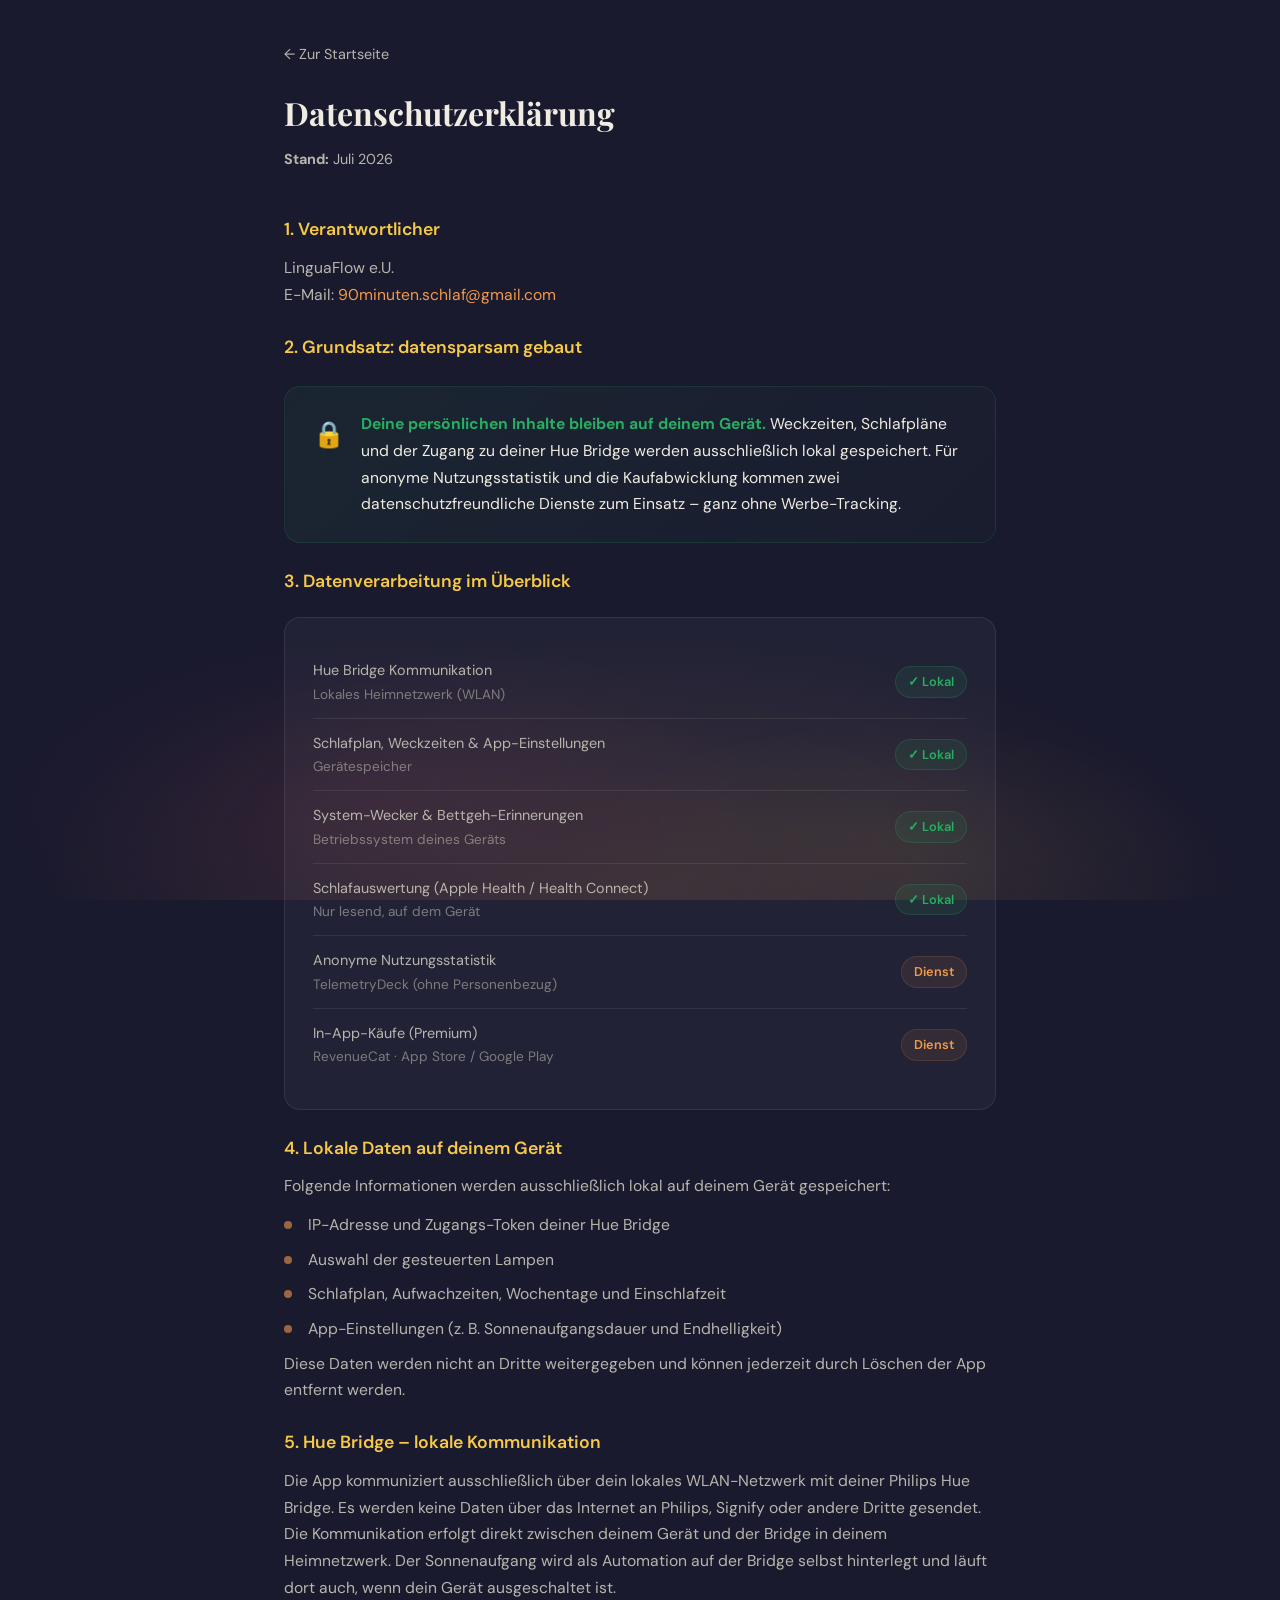
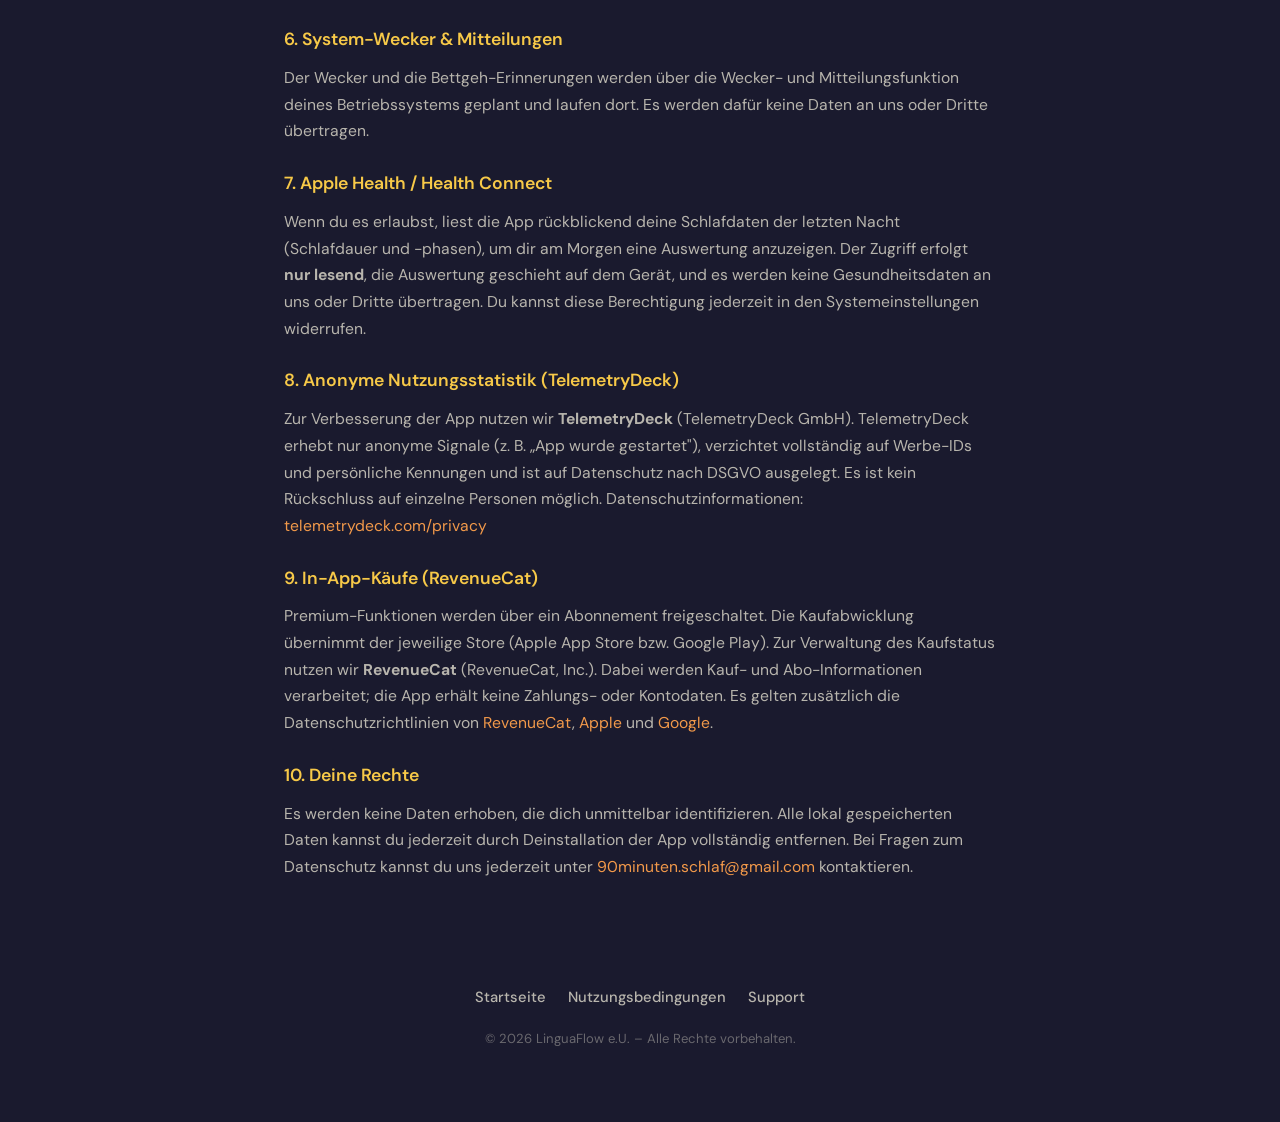
==== datenschutz.html @ a612d9c7 "Umbau zur Marketing-Landing-Page mit getrennten Unterseiten - Startseite (index.html) ist jetzt eine" ====
<!DOCTYPE html>
<html lang="de">
<head>
    <meta charset="UTF-8">
    <meta name="viewport" content="width=device-width, initial-scale=1.0">
    <title>Datenschutz – 90 Minuten Schlaf</title>
    <meta name="description" content="Datenschutzerklärung der App 90 Minuten Schlaf – Sonnenaufgangwecker.">
    <link href="https://fonts.googleapis.com/css2?family=DM+Sans:wght@400;500;700&family=Playfair+Display:wght@600;700&display=swap" rel="stylesheet">
    <link rel="stylesheet" href="style.css">
</head>
<body>

<div class="bg-glow"></div>

<div class="container">

    <div class="subhead">
        <a class="backlink" href="index.html">← Zur Startseite</a>
        <h1>Datenschutzerklärung</h1>
        <p class="stand"><strong>Stand:</strong> Juli 2026</p>
    </div>

    <section>
        <h3>1. Verantwortlicher</h3>
        <p>LinguaFlow e.U.<br>E-Mail: <a href="mailto:90minuten.schlaf@gmail.com">90minuten.schlaf@gmail.com</a></p>

        <h3>2. Grundsatz: datensparsam gebaut</h3>
        <div class="info-box">
            <span class="icon">🔒</span>
            <p><strong>Deine persönlichen Inhalte bleiben auf deinem Gerät.</strong> Weckzeiten, Schlafpläne und der Zugang zu deiner Hue Bridge werden ausschließlich lokal gespeichert. Für anonyme Nutzungsstatistik und die Kaufabwicklung kommen zwei datenschutzfreundliche Dienste zum Einsatz – ganz ohne Werbe-Tracking.</p>
        </div>

        <h3>3. Datenverarbeitung im Überblick</h3>
        <div class="card">
            <div class="privacy-row">
                <div>
                    <div class="label">Hue Bridge Kommunikation</div>
                    <div class="target">Lokales Heimnetzwerk (WLAN)</div>
                </div>
                <span class="badge-local">✓ Lokal</span>
            </div>
            <div class="privacy-row">
                <div>
                    <div class="label">Schlafplan, Weckzeiten &amp; App-Einstellungen</div>
                    <div class="target">Gerätespeicher</div>
                </div>
                <span class="badge-local">✓ Lokal</span>
            </div>
            <div class="privacy-row">
                <div>
                    <div class="label">System-Wecker &amp; Bettgeh-Erinnerungen</div>
                    <div class="target">Betriebssystem deines Geräts</div>
                </div>
                <span class="badge-local">✓ Lokal</span>
            </div>
            <div class="privacy-row">
                <div>
                    <div class="label">Schlafauswertung (Apple Health / Health Connect)</div>
                    <div class="target">Nur lesend, auf dem Gerät</div>
                </div>
                <span class="badge-local">✓ Lokal</span>
            </div>
            <div class="privacy-row">
                <div>
                    <div class="label">Anonyme Nutzungsstatistik</div>
                    <div class="target">TelemetryDeck (ohne Personenbezug)</div>
                </div>
                <span class="badge-service">Dienst</span>
            </div>
            <div class="privacy-row">
                <div>
                    <div class="label">In-App-Käufe (Premium)</div>
                    <div class="target">RevenueCat · App Store / Google Play</div>
                </div>
                <span class="badge-service">Dienst</span>
            </div>
        </div>

        <h3>4. Lokale Daten auf deinem Gerät</h3>
        <p>Folgende Informationen werden ausschließlich lokal auf deinem Gerät gespeichert:</p>
        <ul class="bullets">
            <li>IP-Adresse und Zugangs-Token deiner Hue Bridge</li>
            <li>Auswahl der gesteuerten Lampen</li>
            <li>Schlafplan, Aufwachzeiten, Wochentage und Einschlafzeit</li>
            <li>App-Einstellungen (z.&nbsp;B. Sonnenaufgangsdauer und Endhelligkeit)</li>
        </ul>
        <p>Diese Daten werden nicht an Dritte weitergegeben und können jederzeit durch Löschen der App entfernt werden.</p>

        <h3>5. Hue Bridge – lokale Kommunikation</h3>
        <p>Die App kommuniziert ausschließlich über dein lokales WLAN-Netzwerk mit deiner Philips Hue Bridge. Es werden keine Daten über das Internet an Philips, Signify oder andere Dritte gesendet. Die Kommunikation erfolgt direkt zwischen deinem Gerät und der Bridge in deinem Heimnetzwerk. Der Sonnenaufgang wird als Automation auf der Bridge selbst hinterlegt und läuft dort auch, wenn dein Gerät ausgeschaltet ist.</p>

        <h3>6. System-Wecker &amp; Mitteilungen</h3>
        <p>Der Wecker und die Bettgeh-Erinnerungen werden über die Wecker- und Mitteilungsfunktion deines Betriebssystems geplant und laufen dort. Es werden dafür keine Daten an uns oder Dritte übertragen.</p>

        <h3>7. Apple Health / Health Connect</h3>
        <p>Wenn du es erlaubst, liest die App rückblickend deine Schlafdaten der letzten Nacht (Schlafdauer und -phasen), um dir am Morgen eine Auswertung anzuzeigen. Der Zugriff erfolgt <strong>nur lesend</strong>, die Auswertung geschieht auf dem Gerät, und es werden keine Gesundheitsdaten an uns oder Dritte übertragen. Du kannst diese Berechtigung jederzeit in den Systemeinstellungen widerrufen.</p>

        <h3>8. Anonyme Nutzungsstatistik (TelemetryDeck)</h3>
        <p>Zur Verbesserung der App nutzen wir <strong>TelemetryDeck</strong> (TelemetryDeck GmbH). TelemetryDeck erhebt nur anonyme Signale (z.&nbsp;B. „App wurde gestartet"), verzichtet vollständig auf Werbe-IDs und persönliche Kennungen und ist auf Datenschutz nach DSGVO ausgelegt. Es ist kein Rückschluss auf einzelne Personen möglich. Datenschutzinformationen: <a href="https://telemetrydeck.com/privacy/" target="_blank" rel="noopener">telemetrydeck.com/privacy</a></p>

        <h3>9. In-App-Käufe (RevenueCat)</h3>
        <p>Premium-Funktionen werden über ein Abonnement freigeschaltet. Die Kaufabwicklung übernimmt der jeweilige Store (Apple App Store bzw. Google Play). Zur Verwaltung des Kaufstatus nutzen wir <strong>RevenueCat</strong> (RevenueCat, Inc.). Dabei werden Kauf- und Abo-Informationen verarbeitet; die App erhält keine Zahlungs- oder Kontodaten. Es gelten zusätzlich die Datenschutzrichtlinien von <a href="https://www.revenuecat.com/privacy/" target="_blank" rel="noopener">RevenueCat</a>, <a href="https://www.apple.com/legal/privacy/" target="_blank" rel="noopener">Apple</a> und <a href="https://policies.google.com/privacy" target="_blank" rel="noopener">Google</a>.</p>

        <h3>10. Deine Rechte</h3>
        <p>Es werden keine Daten erhoben, die dich unmittelbar identifizieren. Alle lokal gespeicherten Daten kannst du jederzeit durch Deinstallation der App vollständig entfernen. Bei Fragen zum Datenschutz kannst du uns jederzeit unter <a href="mailto:90minuten.schlaf@gmail.com">90minuten.schlaf@gmail.com</a> kontaktieren.</p>
    </section>

    <footer>
        <div class="footer-links">
            <a href="index.html">Startseite</a>
            <a href="nutzungsbedingungen.html">Nutzungsbedingungen</a>
            <a href="support.html">Support</a>
        </div>
        <p class="fine">© 2026 LinguaFlow e.U. – Alle Rechte vorbehalten.</p>
    </footer>

</div>

</body>
</html>
---- style.css ----
/* =========================================================================
   90 Minuten Schlaf – Sonnenaufgangwecker · gemeinsames Stylesheet
   Shared stylesheet for landing page + legal/support subpages.
   ========================================================================= */

:root {
    --sunrise-1: #1a1a2e;
    --sunrise-2: #16213e;
    --sunrise-3: #0f3460;
    --accent-warm: #f2994a;
    --accent-gold: #f7c948;
    --accent-rose: #e74c6f;
    --text-primary: #f0ece2;
    --text-secondary: #b8b5ad;
    --card-bg: rgba(255, 255, 255, 0.04);
    --card-border: rgba(255, 255, 255, 0.08);
    --green-check: #27ae60;
}

* { margin: 0; padding: 0; box-sizing: border-box; }

body {
    font-family: 'DM Sans', sans-serif;
    background: var(--sunrise-1);
    color: var(--text-primary);
    line-height: 1.7;
    overflow-x: hidden;
}

.bg-glow {
    position: fixed; top: 0; left: 0; width: 100%; height: 100%;
    pointer-events: none; z-index: 0;
    background:
        radial-gradient(ellipse 80% 50% at 50% 100%, rgba(242, 153, 74, 0.12) 0%, transparent 60%),
        radial-gradient(ellipse 60% 40% at 30% 90%, rgba(231, 76, 111, 0.08) 0%, transparent 50%),
        radial-gradient(ellipse 50% 30% at 70% 95%, rgba(247, 201, 72, 0.06) 0%, transparent 50%);
}

.container { max-width: 760px; margin: 0 auto; padding: 0 24px; position: relative; z-index: 1; }

a { color: var(--accent-warm); text-decoration: none; }
a:hover { text-decoration: underline; }

/* ---------- Hero (Startseite) ---------- */
.hero { padding: 72px 0 20px; text-align: center; }

.app-icon {
    width: 104px; height: 104px; border-radius: 23px; overflow: hidden;
    margin: 0 auto 26px;
    box-shadow: 0 8px 40px rgba(242, 153, 74, 0.35);
}
.app-icon img { width: 100%; height: 100%; object-fit: cover; display: block; }

.hero h1 {
    font-family: 'Playfair Display', serif; font-size: 2.6rem; font-weight: 700;
    background: linear-gradient(135deg, var(--text-primary), var(--accent-gold));
    -webkit-background-clip: text; -webkit-text-fill-color: transparent; background-clip: text;
    margin-bottom: 16px; line-height: 1.25;
}

.hero .hook { color: var(--text-secondary); font-size: 1.12rem; max-width: 560px; margin: 0 auto 12px; }

/* ---------- Download-Badges ---------- */
.download { text-align: center; padding: 20px 0 8px; }
.store-badges {
    display: flex; justify-content: center; align-items: center;
    gap: 14px; flex-wrap: wrap;
}
.store-badges a { display: inline-flex; transition: transform 0.25s ease; }
.store-badges a:hover { transform: translateY(-2px); text-decoration: none; }
.store-badges img { display: block; }
/* Apple-SVG ist randlos, Google-PNG hat eingebautes Padding → Google größer skalieren,
   damit beide Badges optisch gleich hoch wirken. */
.badge-ios { height: 52px; }
.badge-android { height: 74px; }

.trust-note { color: var(--text-secondary); font-size: 0.85rem; opacity: 0.75; margin-top: 6px; }

/* ---------- Sektionen ---------- */
section { margin-bottom: 56px; position: relative; z-index: 1; }
.section-label {
    display: inline-block; text-transform: uppercase; letter-spacing: 0.12em;
    font-size: 0.78rem; font-weight: 700; color: var(--accent-warm); margin-bottom: 12px;
}
h2 { font-family: 'Playfair Display', serif; font-size: 1.9rem; font-weight: 600; margin-bottom: 16px; color: var(--text-primary); line-height: 1.3; }
h3 { font-size: 1.1rem; font-weight: 600; margin: 24px 0 10px; color: var(--accent-gold); }
p, li { color: var(--text-secondary); font-size: 0.98rem; margin-bottom: 12px; }
.lead { font-size: 1.08rem; color: var(--text-primary); }

ul.bullets { list-style: none; padding: 0; }
ul.bullets li { padding-left: 24px; position: relative; margin-bottom: 8px; }
ul.bullets li::before {
    content: ''; position: absolute; left: 0; top: 9px;
    width: 8px; height: 8px; border-radius: 50%; background: var(--accent-warm); opacity: 0.6;
}

/* ---------- Schritte (So funktioniert es) ---------- */
.steps { display: grid; grid-template-columns: repeat(2, 1fr); gap: 16px; }
.step {
    background: var(--card-bg); border: 1px solid var(--card-border); border-radius: 16px;
    padding: 24px; position: relative;
}
.step .num {
    display: inline-flex; align-items: center; justify-content: center;
    width: 34px; height: 34px; border-radius: 50%; margin-bottom: 12px;
    background: rgba(242, 153, 74, 0.12); color: var(--accent-warm);
    font-weight: 700; font-size: 1rem; border: 1px solid rgba(242, 153, 74, 0.25);
}
.step h3 { margin: 0 0 6px; color: var(--text-primary); font-size: 1.05rem; }
.step p { margin: 0; font-size: 0.92rem; }

/* ---------- Highlight-Karte (Hue / Health) ---------- */
.highlight {
    background: linear-gradient(135deg, rgba(242, 153, 74, 0.10), rgba(231, 76, 111, 0.05));
    border: 1px solid rgba(242, 153, 74, 0.18); border-radius: 22px;
    padding: 32px 34px; margin: 24px 0;
}
.highlight.green {
    background: linear-gradient(135deg, rgba(39, 174, 96, 0.08), rgba(39, 174, 96, 0.02));
    border-color: rgba(39, 174, 96, 0.18);
}
.highlight .emoji { font-size: 2rem; display: block; margin-bottom: 12px; }
.highlight h2 { font-size: 1.6rem; margin-bottom: 12px; }
.highlight p:last-child { margin-bottom: 0; }

/* ---------- Preis-/Premium-Karte ---------- */
.pricing { display: grid; grid-template-columns: repeat(2, 1fr); gap: 16px; margin-top: 8px; }
.price-card {
    background: var(--card-bg); border: 1px solid var(--card-border); border-radius: 20px;
    padding: 28px; text-align: center; position: relative;
}
.price-card.featured { border-color: rgba(242, 153, 74, 0.45); background: linear-gradient(160deg, rgba(242, 153, 74, 0.10), rgba(255,255,255,0.02)); }
.price-card .plan { font-size: 0.85rem; text-transform: uppercase; letter-spacing: 0.08em; color: var(--text-secondary); margin-bottom: 8px; }
.price-card .amount { font-family: 'Playfair Display', serif; font-size: 2.1rem; font-weight: 700; color: var(--text-primary); line-height: 1.1; }
.price-card .amount span { font-size: 0.95rem; font-weight: 400; color: var(--text-secondary); font-family: 'DM Sans', sans-serif; }
.price-card .sub { font-size: 0.9rem; color: var(--text-secondary); margin: 8px 0 0; }
.ribbon {
    position: absolute; top: -12px; left: 50%; transform: translateX(-50%);
    background: var(--accent-warm); color: #1a1a2e; font-size: 0.75rem; font-weight: 700;
    padding: 4px 14px; border-radius: 100px; white-space: nowrap;
}
.pricing-note { text-align: center; font-size: 0.85rem; color: var(--text-secondary); opacity: 0.8; margin-top: 16px; }

/* ---------- Finaler CTA ---------- */
.final-cta {
    text-align: center; background: var(--card-bg); border: 1px solid var(--card-border);
    border-radius: 24px; padding: 44px 28px;
}
.final-cta h2 { font-size: 1.7rem; margin-bottom: 8px; }
.final-cta p { max-width: 480px; margin: 0 auto 20px; }

/* ---------- Karten allgemein / Kontakt ---------- */
.card { background: var(--card-bg); border: 1px solid var(--card-border); border-radius: 16px; padding: 28px; margin: 20px 0; }
.contact-card { text-align: center; }
.contact-card a { color: var(--accent-warm); font-weight: 500; }

/* ---------- Datenschutz-Tabelle ---------- */
.privacy-row { display: flex; align-items: center; justify-content: space-between; padding: 12px 0; border-bottom: 1px solid var(--card-border); gap: 16px; }
.privacy-row:last-child { border-bottom: none; }
.privacy-row .label { color: var(--text-secondary); font-size: 0.9rem; }
.privacy-row .target { color: var(--text-secondary); font-size: 0.85rem; opacity: 0.6; }
.badge-local {
    display: inline-flex; align-items: center; gap: 6px;
    background: rgba(39, 174, 96, 0.1); color: var(--green-check);
    font-size: 0.8rem; font-weight: 600; padding: 4px 12px;
    border-radius: 100px; border: 1px solid rgba(39, 174, 96, 0.2); white-space: nowrap;
}
.badge-service {
    display: inline-flex; align-items: center; gap: 6px;
    background: rgba(242, 153, 74, 0.08); color: var(--accent-warm);
    font-size: 0.8rem; font-weight: 600; padding: 4px 12px;
    border-radius: 100px; border: 1px solid rgba(242, 153, 74, 0.15); white-space: nowrap;
}
.info-box {
    background: linear-gradient(135deg, rgba(39, 174, 96, 0.08), rgba(39, 174, 96, 0.02));
    border: 1px solid rgba(39, 174, 96, 0.15); border-radius: 16px;
    padding: 24px 28px; margin: 24px 0; display: flex; gap: 16px; align-items: flex-start;
}
.info-box .icon { font-size: 1.6rem; flex-shrink: 0; margin-top: 2px; }
.info-box p { margin: 0; color: var(--text-primary); }
.info-box p strong { color: var(--green-check); }

/* ---------- Sub-Page-Kopf ---------- */
.subhead { padding: 40px 0 8px; }
.backlink { display: inline-flex; align-items: center; gap: 6px; font-size: 0.9rem; color: var(--text-secondary); margin-bottom: 20px; }
.backlink:hover { color: var(--accent-warm); text-decoration: none; }
.subhead h1 { font-family: 'Playfair Display', serif; font-size: 2rem; font-weight: 700; color: var(--text-primary); margin-bottom: 6px; }
.subhead .stand { color: var(--text-secondary); font-size: 0.9rem; }

/* ---------- Footer ---------- */
.divider { height: 1px; background: var(--card-border); margin: 48px 0; }
footer { text-align: center; padding: 48px 0 60px; color: var(--text-secondary); }
.footer-links { display: flex; justify-content: center; gap: 8px 22px; flex-wrap: wrap; margin-bottom: 18px; }
.footer-links a { color: var(--text-secondary); font-size: 0.92rem; font-weight: 500; }
.footer-links a:hover { color: var(--accent-warm); }
footer .fine { font-size: 0.82rem; opacity: 0.5; }
footer .fine + .fine { margin-top: 4px; }

/* ---------- Responsiv ---------- */
@media (max-width: 600px) {
    .hero { padding: 56px 0 12px; }
    .hero h1 { font-size: 2rem; }
    h2 { font-size: 1.5rem; }
    .steps, .pricing { grid-template-columns: 1fr; }
    .highlight { padding: 26px 22px; }
    .privacy-row { flex-direction: column; align-items: flex-start; gap: 6px; }
    .info-box { flex-direction: column; gap: 8px; }
}
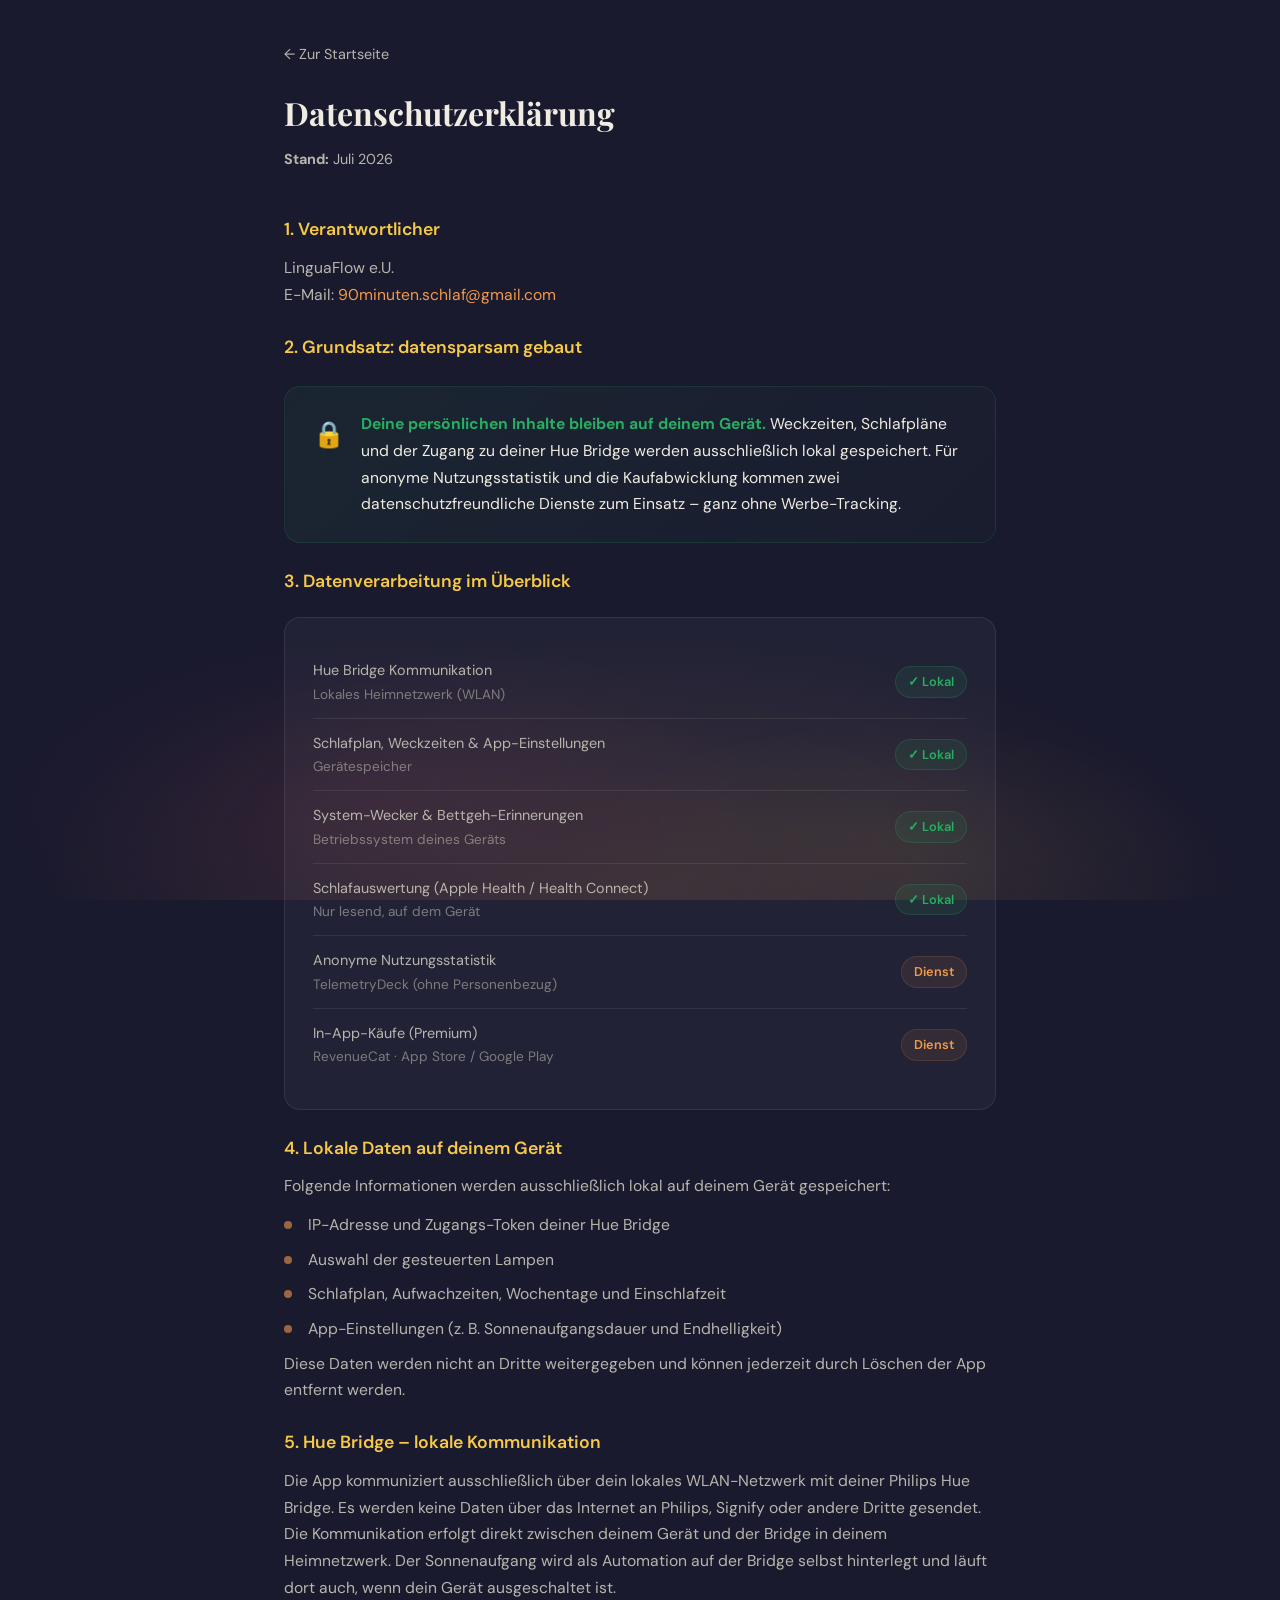
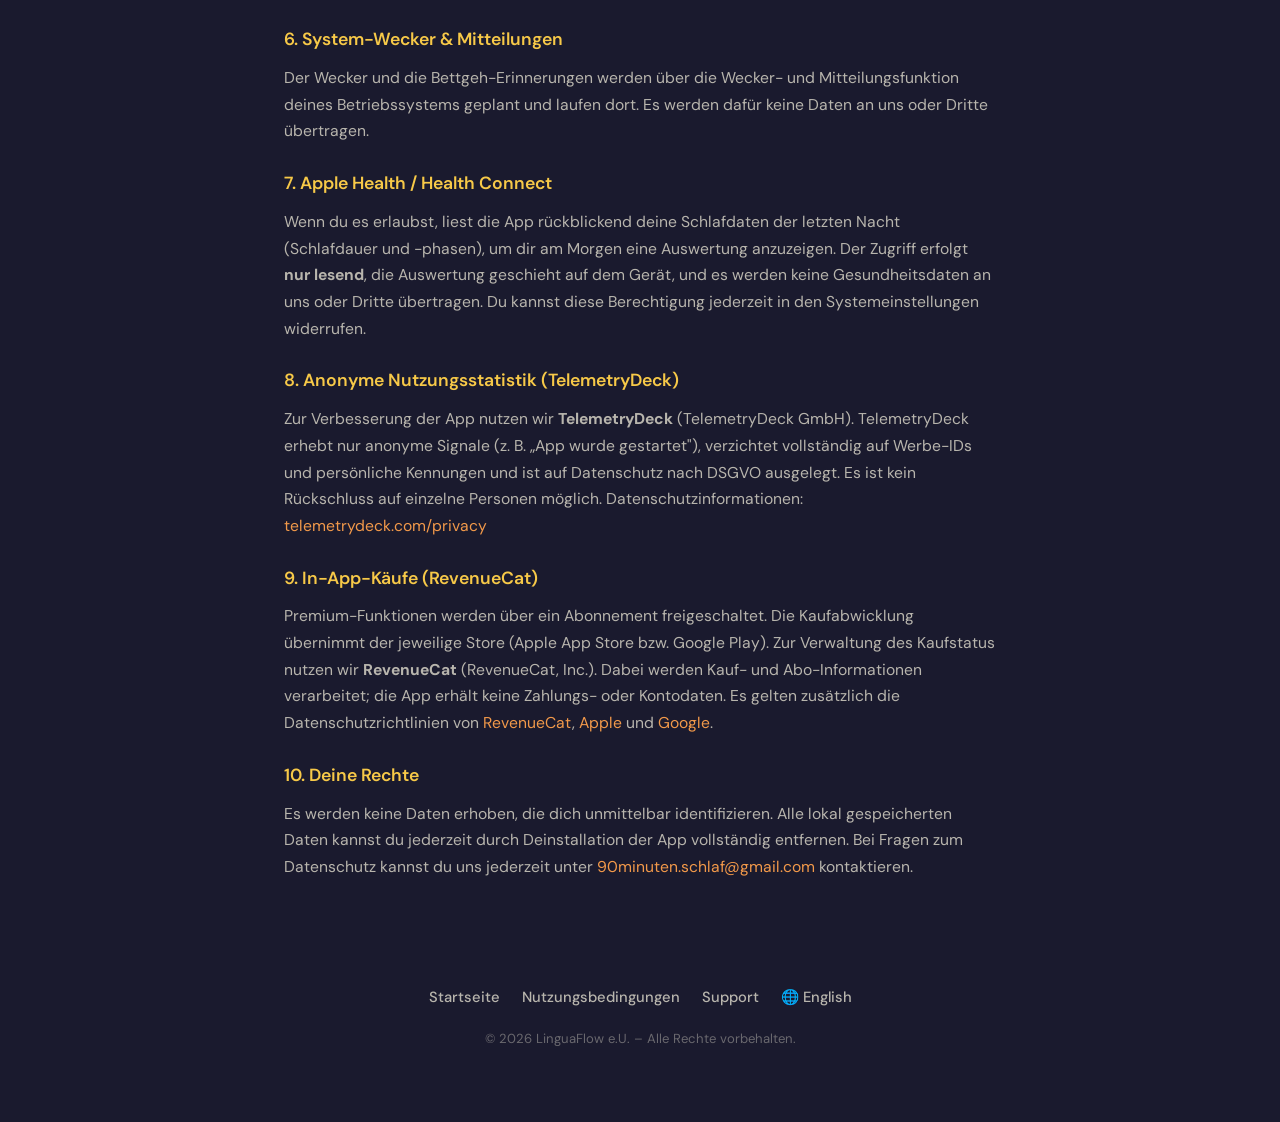
==== commit 6e1de4c5: "SEO: Schema-Markup, hreflang DE/EN, Sitemap, robots.txt, Favicon + englische Seiten - JSON-LD (Mobil" ====
--- a/datenschutz.html
+++ b/datenschutz.html
@@ -4,7 +4,29 @@
     <meta charset="UTF-8">
     <meta name="viewport" content="width=device-width, initial-scale=1.0">
     <title>Datenschutz – 90 Minuten Schlaf</title>
-    <meta name="description" content="Datenschutzerklärung der App 90 Minuten Schlaf – Sonnenaufgangwecker.">
+    <meta name="description" content="Datenschutzerklärung der App 90 Minuten Schlaf – Sonnenaufgangwecker. Datensparsam gebaut: persönliche Inhalte bleiben auf dem Gerät.">
+    <meta name="robots" content="index, follow">
+    <link rel="canonical" href="https://90-minute-sleep-cycle.app/datenschutz.html">
+
+    <!-- Sprachversionen (hreflang) -->
+    <link rel="alternate" hreflang="de" href="https://90-minute-sleep-cycle.app/datenschutz.html">
+    <link rel="alternate" hreflang="en" href="https://90-minute-sleep-cycle.app/en/privacy.html">
+    <link rel="alternate" hreflang="x-default" href="https://90-minute-sleep-cycle.app/en/privacy.html">
+
+    <!-- Open Graph -->
+    <meta property="og:type" content="website">
+    <meta property="og:title" content="Datenschutz – 90 Minuten Schlaf">
+    <meta property="og:description" content="Datenschutzerklärung der App 90 Minuten Schlaf – Sonnenaufgangwecker.">
+    <meta property="og:url" content="https://90-minute-sleep-cycle.app/datenschutz.html">
+    <meta property="og:site_name" content="90 Minuten Schlaf">
+    <meta property="og:locale" content="de_DE">
+    <meta property="og:image" content="https://90-minute-sleep-cycle.app/appstore.png">
+
+    <!-- Favicon -->
+    <link rel="icon" type="image/svg+xml" href="/favicon.svg">
+    <link rel="apple-touch-icon" href="/appstore.png">
+    <meta name="theme-color" content="#12161f">
+
     <link href="https://fonts.googleapis.com/css2?family=DM+Sans:wght@400;500;700&family=Playfair+Display:wght@600;700&display=swap" rel="stylesheet">
     <link rel="stylesheet" href="style.css">
 </head>
@@ -110,6 +132,7 @@
             <a href="index.html">Startseite</a>
             <a href="nutzungsbedingungen.html">Nutzungsbedingungen</a>
             <a href="support.html">Support</a>
+            <a href="/en/privacy.html" hreflang="en" lang="en">🌐 English</a>
         </div>
         <p class="fine">© 2026 LinguaFlow e.U. – Alle Rechte vorbehalten.</p>
     </footer>
